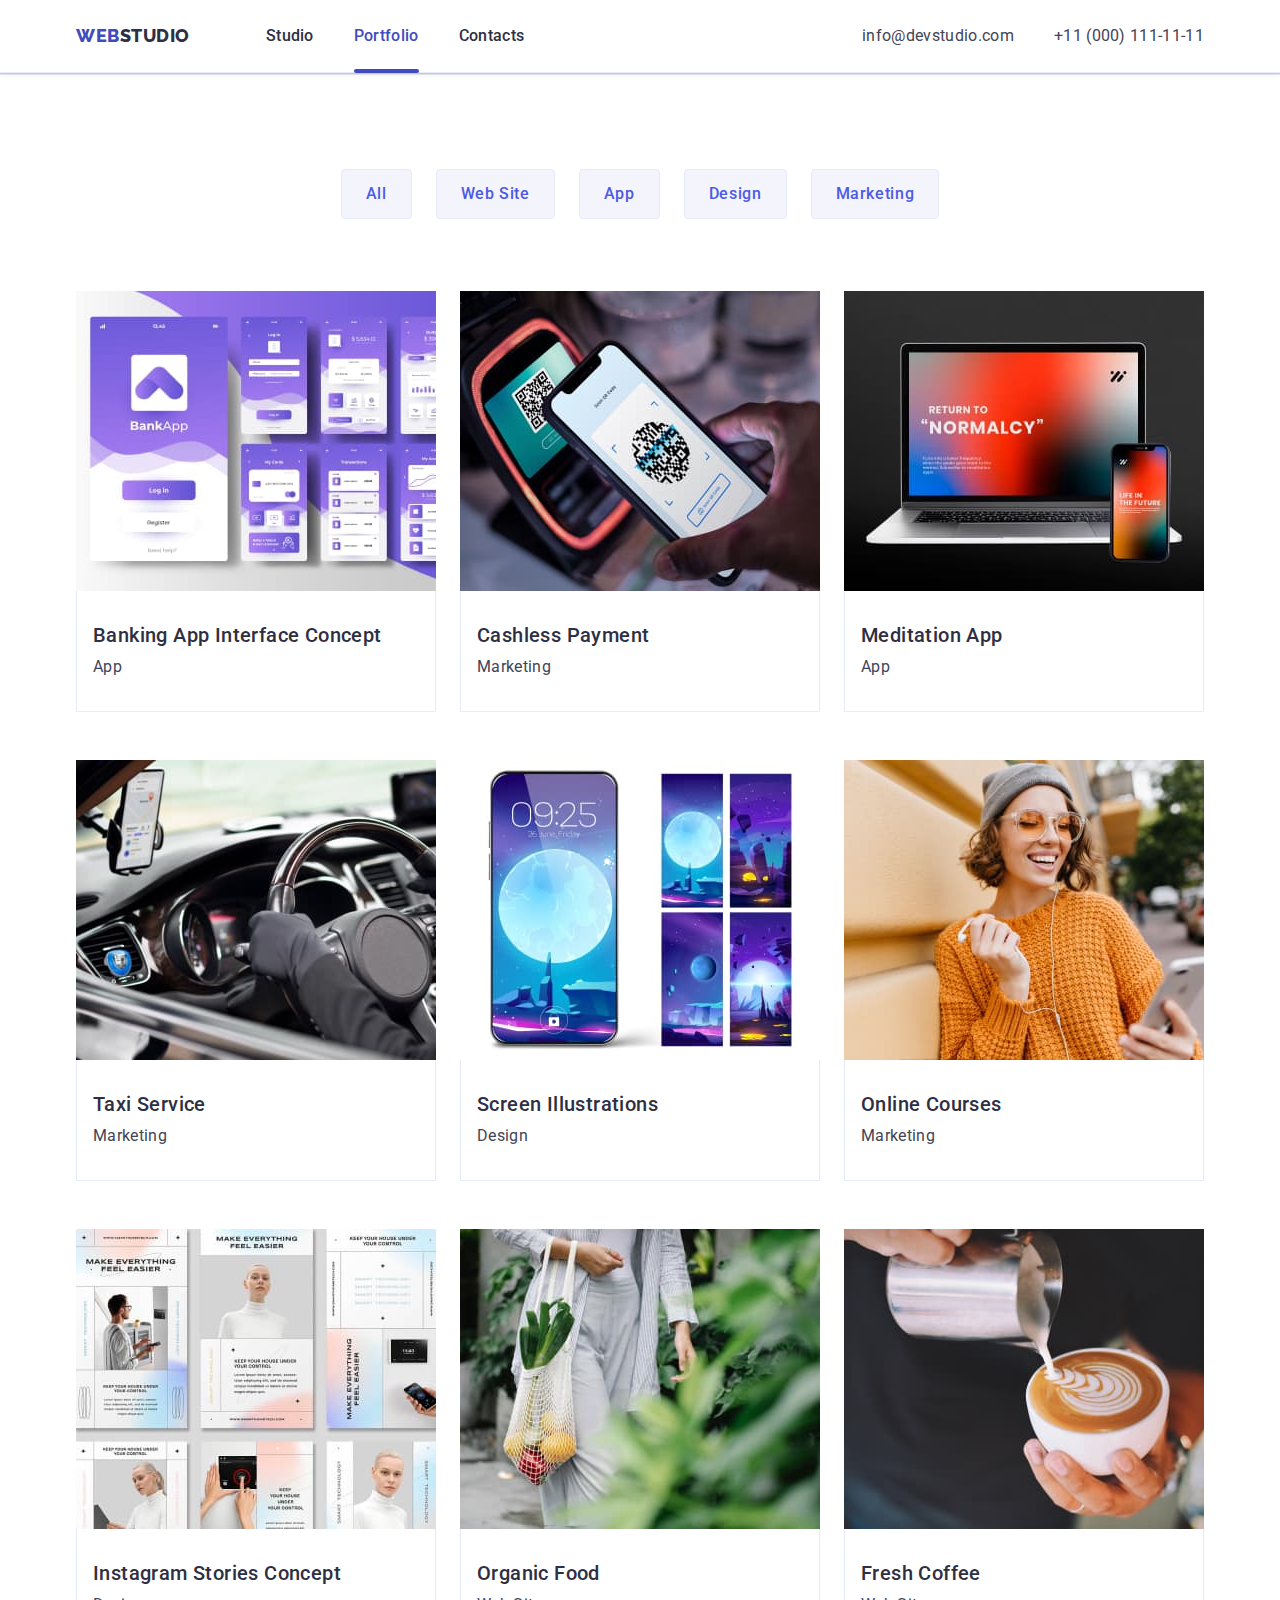
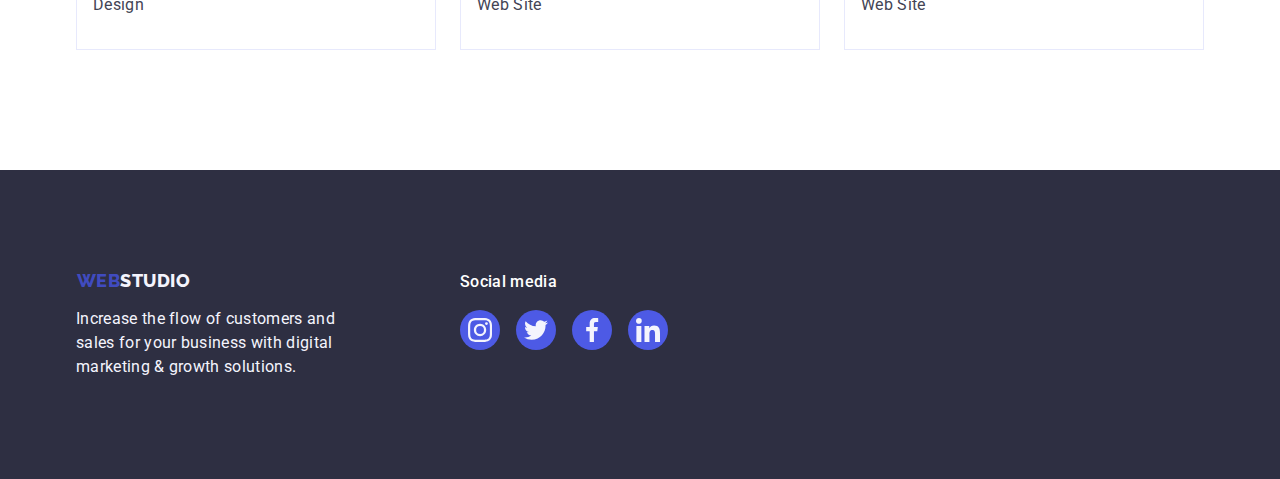
==== portfolio.html @ f26eb0bf "Initial commit" ====
<!DOCTYPE html>
<html lang="en">
  <head>
    <meta charset="UTF-8" />
    <meta http-equiv="X-UA-Compatible" content="IE=edge" />
    <meta name="viewport" content="width=device-width, initial-scale=1.0" />
    <title>Portfolio</title>
    <!-- Fonts -->
    <link rel="preconnect" href="https://fonts.googleapis.com">
<link rel="preconnect" href="https://fonts.gstatic.com" crossorigin>
<link href="https://fonts.googleapis.com/css2?family=Raleway:wght@800&family=Roboto:wght@400;500;700;900&display=swap" rel="stylesheet">
    <!-- Normalize -->
    <link rel="stylesheet" href="https://cdn.jsdelivr.net/npm/modern-normalize@2.0.0/modern-normalize.min.css">
    <!-- Custom styles -->
    <link rel="stylesheet" href="./css/styles.css" />
  </head>
  <body>
    <!-- header section -->
    <header class="header">
      <!-- Menu Nav -->
      <div class="header-container container">
      <nav class="header-nav">
        <a class="link logo" href="./index.html">Web<span class="dark-studio">Studio</span></a>
        <ul class="nav-link list">
          <li>
            <a class="link nav-list" href="./index.html">Studio</a>
          </li>
          <li>
            <a class="link nav-list active" href="./portfolio.html">Portfolio</a>
          </li>
          <li>
            <a class="link nav-list" href="">Contacts</a>
          </li>
        </ul>
      </nav>
      <!-- Contacts -->
      <address class="address">
        <ul class="adress-link list" id="Cont">
          <li class="address-item">
            <a class="link address-mail" href="mailto:info@devstudio.com" target="_blank"
              >info@devstudio.com</a
            >
          </li>
          <li class="address-item">
            <a class="link address-mail" href="tel:+110001111111" target="_blank">+11 (000) 111-11-11</a>
          </li>
        </ul>
      </address>
      </div>
    </header>
    <!-- Main block -->
    <main>
        <!-- Button section -->
        
            <section class="portfolio-section">
              <div class="button-container container">
                <h1 class="visually-hidden">Portfolio</h1>
                
                <ul class="button-list list">
                    <li class="button-item"><button class="button-item-style btn" type="button">All</button></li>
                    <li class="button-item"><button class="button-item-style btn" type="button">Web Site</button></li>
                    <li class="button-item"><button class="button-item-style btn" type="button">App</button></li>
                    <li class="button-item"><button class="button-item-style btn" type="button">Design</button></li>
                    <li class="button-item"><button class="button-item-style btn" type="button">Marketing</button></li>
                </ul>
                
                <!-- Images -->
                  <ul class="images-list list">
                      <li class="portfolio-item">
                        <a class="images-link link" href="">
                        <div class="div-overflow"><img class="portfolio-images" src="./images/img-8.jpg" alt="App's photo" width="360">
                        <p class="overlay">14 Stylish and User-Friendly App Design Concepts · Task Manager App · Calorie Tracker App · Exotic Fruit Ecommerce App · Cloud Storage App</p>
                      </div>
                      <div class="portfolio-container">
                        <h2 class="portfolio-title">Banking App Interface Concept</h2>
                        <p class="portfolio-content">App</p>
                      </div>
                    </a>
                  </li>
                      <li class="portfolio-item">
                        <a class="images-link link" href="">
                      <div class="div-overflow"><img class="portfolio-images" src="./images/img-7.jpg" alt="scanning qr code" width="360">
                        <p class="overlay">14 Stylish and User-Friendly App Design Concepts · Task Manager App · Calorie Tracker App · Exotic Fruit Ecommerce App · Cloud Storage App</p>
                      </div>
                        <div class="portfolio-container">
                          <h2 class="portfolio-title">Cashless Payment</h2>
                          <p class="portfolio-content">Marketing</p>
                        </div>
                      
                    </a>
                  </li>
                      <li class="portfolio-item">
                        <a class="images-link link" href="">
                      <div class="div-overflow"><img class="portfolio-images" src="./images/img-6.jpg" alt="Photo with computer and phone with app" width="360">
                        <p class="overlay">14 Stylish and User-Friendly App Design Concepts · Task Manager App · Calorie Tracker App · Exotic Fruit Ecommerce App · Cloud Storage App</p>
                      </div>
                      <div class="portfolio-container">
                        <h2 class="portfolio-title">Meditation App</h2>
                        <p class="portfolio-content">App</p>
                      </div>
                    </a>
                  </li>
                      <li class="portfolio-item">
                        <a class="images-link link" href="">
                      <div class="div-overflow"><img class="portfolio-images" src="./images/img-5.jpg" alt="driver in black car" width="360">
                        <p class="overlay">14 Stylish and User-Friendly App Design Concepts · Task Manager App · Calorie Tracker App · Exotic Fruit Ecommerce App · Cloud Storage App</p>
                      </div>
                      <div class="portfolio-container">
                        <h2 class="portfolio-title">Taxi Service</h2>
                        <p class="portfolio-content">Marketing</p>
                      </div>
                    </a>
                  </li>
                      <li class="portfolio-item">
                        <a class="images-link link" href="">
                      <div class="div-overflow"><img class="portfolio-images" src="./images/img-4.jpg" alt="phone screen with image" width="360">
                        <p class="overlay">14 Stylish and User-Friendly App Design Concepts · Task Manager App · Calorie Tracker App · Exotic Fruit Ecommerce App · Cloud Storage App</p>
                      </div>
                      <div class="portfolio-container">
                        <h2 class="portfolio-title">Screen Illustrations</h2>
                        <p class="portfolio-content">Design</p>
                      </div>
                    </a>
                  </li>
                      <li class="portfolio-item">
                        <a class="images-link link" href="">
                      <div class="div-overflow"><img class="portfolio-images" src="./images/img-3.jpg" alt="girl smiling" width="360">
                        <p class="overlay">14 Stylish and User-Friendly App Design Concepts · Task Manager App · Calorie Tracker App · Exotic Fruit Ecommerce App · Cloud Storage App</p>
                      </div>
                      <div class="portfolio-container">
                        <h2 class="portfolio-title">Online Courses</h2>
                        <p class="portfolio-content">Marketing</p>
                      </div>
                    </a>
                  </li>
                      <li class="portfolio-item">
                        <a class="images-link link" href="">
                      <div class="div-overflow"><img class="portfolio-images" src="./images/img-2.jpg" alt="photo with design" width="360">
                        <p class="overlay">14 Stylish and User-Friendly App Design Concepts · Task Manager App · Calorie Tracker App · Exotic Fruit Ecommerce App · Cloud Storage App</p>
                      </div>
                      <div class="portfolio-container">
                        <h2 class="portfolio-title">Instagram Stories Concept</h2>
                        <p class="portfolio-content">Design</p>
                      </div>
                    </a>
                  </li>
                      <li class="portfolio-item">
                        <a class="images-link link" href="">
                      <div class="div-overflow"><img class="portfolio-images" src="./images/img-1.jpg" alt="woman with products" width="360">
                        <p class="overlay">14 Stylish and User-Friendly App Design Concepts · Task Manager App · Calorie Tracker App · Exotic Fruit Ecommerce App · Cloud Storage App</p>
                      </div>
                      <div class="portfolio-container">
                        <h2 class="portfolio-title">Organic Food</h2>
                        <p class="portfolio-content">Web Site</p>
                      </div>
                    </a>
                  </li>
                      <li class="portfolio-item">
                        <a class="images-link link" href="">
                      <div class="div-overflow"><img class="portfolio-images" src="./images/img.jpg" alt="photo with cofe" width="360">
                        <p class="overlay">14 Stylish and User-Friendly App Design Concepts · Task Manager App · Calorie Tracker App · Exotic Fruit Ecommerce App · Cloud Storage App</p>
                      </div>
                      <div class="portfolio-container">
                        <h2 class="portfolio-title">Fresh Coffee</h2>
                        <p class="portfolio-content">Web Site</p>
                      </div>
                    </a>
                  </li>
                  </ul>
              </div>
            </section>
    </main>
    <!-- Footer section -->
    <footer class="footer">
      <div class="footer-container container">

      <div class="div-footer">
        <a class="footer-logo link logo" href="./index.html">Web<span class="light-style">Studio</span></a>
        <p class="footer-content">
          Increase the flow of customers and sales for your business with digital
          marketing & growth solutions.
        </p>
      </div>
      <div class="div-footer-icon">
        <p class="footer-icon-content">Social media</p>
          <ul class="footer-list-icon">
            <li class="footer-item-icon">
              <a href="" class="footer-link-icon">
                <svg class="footer-icon" width="24" height="24">
                  <use href="./images/icons.svg#icon-instagram"></use>
                </svg>

              </a>
            </li>
            <li class="footer-item-icon">
              <a href="" class="footer-link-icon">
                <svg class="footer-icon" width="24" height="24">
                  <use href="./images/icons.svg#icon-twitter"></use>
                </svg>

              </a>
            </li>
            <li class="footer-item-icon">
              <a href="" class="footer-link-icon">
                <svg class="footer-icon" width="24" height="24">
                  <use href="./images/icons.svg#icon-facebook"></use>
                </svg>

              </a>
            </li>
            <li class="footer-item-icon">
              <a href="" class="footer-link-icon">
                <svg class="footer-icon" width="24" height="24">
                  <use href="./images/icons.svg#icon-linkedin"></use>
                </svg>

              </a>
            </li>
          </ul>
      </div>
    </div>
    </footer>
  </body>
</html>
---- css/styles.css ----
/* Commot styles */
body {
    font-family: 'Roboto', sans-serif;
    color: var(--brand-color);
    background-color: var(--primary-whitef-color); 
}
:root {
    --brand-color: #434455;
    --primary-blue-color: #4d5ae5;
    --primary-navyblue-color: #2E2F42;
    --primary-white-color: #F4F4FD;
    --primary-whitef-color: #ffffff;
    --primary-ocean-color: #404BBF;
    --primary-whiteborder-color: #e7e9fc;
    --primary-light-slate-color: #8E8F99;
    --primary-green-color:#31D0AA;
    --primary-modal-window-color:#FCFCFC;
    
}
/* Reset */
h1,h2,h3,h4,h5,h6, p{
    margin: 0 auto;
}
ul,ol {
    list-style: none;
    margin: 0;
    padding: 0;
}
a {
    text-decoration: none;  
}
img {
    display: block;
    max-width: 100%;
    height: auto;
}
.link {
    text-decoration: none;
}
.list {
    list-style: none;
}
.container {
    width: 1158px;
    margin: 0 auto;
    padding: 0 15px;
}
.visually-hidden {
    position: absolute;
    width: 1px;
    height: 1px;
    margin: -1px;
    border: 0;
    padding: 0;
    
    white-space: nowrap;
    clip-path: inset(100%);
    clip: rect(0 0 0 0);
    overflow: hidden;
}

/* Header styles */
.header {
    box-shadow: 0px 2px 1px rgba(46, 47, 66, 0.08), 0px 1px 1px rgba(46, 47, 66, 0.16), 0px 1px 6px rgba(46, 47, 66, 0.08);
    border-bottom: 1px solid var(--primary-whiteborder-color);
}

.header-container {
    display: flex;
    justify-content: space-between;
   
}
.header-nav {
    display: flex;
    text-align: center;
    align-items: center;
   
}

.logo {
    text-align: center;
    margin-right: 76px;
    padding:24px 0;
    font-family: 'Raleway',sans-serif;
font-weight: 800;
font-size: 18px;
line-height: 1.17;
letter-spacing: 0.03em;
text-transform: uppercase;
color: var(--primary-ocean-color)

}

.dark-studio {
    color: var(--primary-navyblue-color);
}
.nav-link {
    display: flex;
    align-items: center;
    gap: 40px;
}
.nav-list {
    position: relative;
font-weight: 500;
font-size: 16px;
line-height: 1.5;
letter-spacing: 0.02em;
color: var(--primary-navyblue-color);
padding:24px 0;
display: block;
transition: color 250ms cubic-bezier(0.4, 0, 0.2, 1);
}
.nav-list.active {
    color: var(--primary-ocean-color)
}
.nav-list.active::after {
    position: absolute;
    bottom: -1px;
    left: 0;
    content: "";
    display: block;
    width: 100%;
    height: 4px;
    background-color: var(--primary-ocean-color);
    border-radius: 2px;
}
.nav-list:hover,
.nav-list:focus {
    color: var(--primary-ocean-color);
}
.address {
    display: flex;
    align-items: center;
    font-style: normal;
}

.adress-link {
    display: flex;
    text-align: center;
    gap: 40px;
}
.address-item {
    align-items: center;
    padding: 24px 0;
}
.address-mail {
font-size: 16px;
line-height: 1.5;
letter-spacing: 0.02em;
color: var(--brand-color);
transition: color 250ms cubic-bezier(0.4, 0, 0.2, 1);
}
.address-mail:hover,
.address-mail:focus {
    color: var(--primary-ocean-color);
}
/* Hero styles */
.hero-container {

}
.hero {
    max-width: 1440px;
    margin: 0 auto;
    background-image: linear-gradient(rgba(46, 47, 66, 0.7), rgba(46, 47, 66, 0.7)), url(../images/people-office.jpg);
    background-repeat: no-repeat;
    background-position: center;
    background-size: cover;
    background-color: var(--primary-navyblue-color);
    padding-top: 188px;
    padding-bottom: 188px;
}
.hero-title {
    
    max-width: 496px;
font-weight: 700;
font-size: 56px;
line-height: 1.07;
text-align: center;
letter-spacing: 0.02em;
color: var(--primary-whitef-color); 
margin-bottom: 48px; 
}
.hero-btn {
    font-family: "Roboto", sans-serif;
    cursor: pointer;
    font-weight: 500;
    font-size: 16px;
    line-height: 1.5;
    letter-spacing: 0.04em;
    color: var(--primary-whitef-color);
background: var(--primary-blue-color);
min-width: 169px;
height: 56px;
border-radius: 4px;
box-shadow: 0px 4px 4px 0px rgba(0, 0, 0, 0.15);
display: block;
margin: 0 auto;
border: none; 

transition: background-color 250ms cubic-bezier(0.4, 0, 0.2, 1);
}
.hero-btn:hover {
    background: var(--primary-ocean-color);
}
.hero-btn:focus{
    background: var(--primary-ocean-color);
}
/* Benefits styles */
.benefits-section {
    padding: 120px 0;
}
.div-benefits {
}
.benefits-title {
}
.benefits-list {
    display: flex;
    gap: 24px;
    
    
}
.benefits-item {
    width: calc((100% - 48px) / 3);
}
.div-benefits-icon {
    display: flex;
    justify-content: center;
    align-items: center;

    width: 264px;
    height: 112px;
    border-radius: 4px;
background: var(--primary-white-color);
margin-bottom: 8px;
}
.benefits-icon{

}
.benefits-item-title {
font-weight: 500;
font-size: 20px;
line-height: 1.2;
letter-spacing: 0.02em;
color: var(--primary-navyblue-color);
margin-bottom: 8px;
}
.benefits-item-title-content {
font-size: 16px;
line-height: 1.5;
letter-spacing: 0.02em;
color: var(--brand-color);
}
/* Doing section */
.doing-section {
    padding-bottom: 120px;
}
.doing-title {
    font-weight: 700;
font-size: 36px;
line-height: 1.11;
text-align: center;
letter-spacing: 0.02em;
text-transform: capitalize;
color: var(--primary-navyblue-color);
margin-bottom: 72px;
}
.doing-list {
    display: flex;
    gap: 24px;
}
.doing-item {
    width: calc((100% - 48px) / 3);
    
}
.doing-img {
   
}
/* Team section */
.team-section {
    padding: 120px 0;
    background-color: var(--primary-white-color);
}
.team-title {
font-weight: 700;
font-size: 36px;
line-height: 1.11;
text-align: center;
letter-spacing: 0.02em;
text-transform: capitalize;
color: var(--primary-navyblue-color);
margin-bottom: 72px;
}
.team-list {
    display: flex;
    justify-content: space-between;
    gap: 24px;

}
.team-item {
    width: calc((100% - 3 * 24px) / 4);
    background-color: var(--primary-whitef-color);
    box-shadow: 0px 1px 6px rgba(46, 47, 66, 0.08), 0px 1px 1px rgba(46, 47, 66, 0.16), 0px 2px 1px rgba(46, 47, 66, 0.08);
    border-radius: 0px 0px 4px 4px;
}
.team-img {
}
.div-team-members {
    padding: 32px 0;
}
.team-item-title {
    text-align: center;
    margin-bottom: 8px;
font-weight: 500;
font-size: 20px;
line-height: 1.2;
letter-spacing: 0.02em;
color: var(--primary-navyblue-color);
}
.team-item-content {
    text-align: center;
    margin-bottom: 8px;
font-size: 16px;
line-height: 1.5;
letter-spacing: 0.02em;
color: var(--brand-color);
}

.team-list-icon {
    display: flex;
    justify-content: center;
    gap: 24px;
}
.team-icon-link {
    display: flex;
    justify-content: center;
    align-items: center;

    transition: background-color 250ms cubic-bezier(0.4, 0, 0.2, 1);

    width: 100%;
    height: 100%;
    background-color: var(--primary-blue-color);
    border-radius: 50%;
}
.team-item-icon {
    width: 40px;
    height:40px;

}
.team-icon-link:hover,
.team-icon-link:focus {
    background-color: var(--primary-ocean-color);
}
.team-icon {
    fill: var(--primary-white-color);
}

/* Clients */
.clients-section {
    padding: 120px 0;
}
.clients-title {
    font-weight: 700;
font-size: 36px;
line-height: 1.11;
text-align: center;
letter-spacing: 0.02em;
text-transform: capitalize;
color: var(--primary-navyblue-color);

margin-bottom: 72px;

}
.clients-list {
    display: flex;
    justify-content: center;
    gap: 24px;
    

}
.clients-item {
}
.cliets-link {
    display: flex;
    justify-content: center;
    align-items: center;
    color: var(--primary-light-slate-color);

    width: 168px;
    height: 88px;
    border: 1px solid var(--primary-light-slate-color);
    border-radius: 4px;

    transition: border-color 250ms cubic-bezier(0.4, 0, 0.2, 1), color 250ms cubic-bezier(0.4, 0, 0.2, 1);

}
.clients-icon {
    fill: currentColor;
}
.cliets-link:hover,
.cliets-link:focus {
    border-color:var(--primary-ocean-color);
    color: var(--primary-ocean-color);
}
/* Footer styles */
.footer {
    padding: 100px 0;
    background-color: var(--primary-navyblue-color);
}
.footer-container {
    display: flex;
    align-items: baseline;
}
.div-footer {
    margin: 0 120px 0 0;
}
.footer-logo {
    display: inline-block;
    margin: 0 0 16px 0;
    padding-top: 0;
    padding-bottom: 0;
    width: 115px;
}
.light-style {
    color: var(--primary-white-color);

}
.footer-content {
font-size: 16px;
line-height: 1.5;
letter-spacing: 0.02em;
color: var(--primary-white-color);
max-width: 264px;
min-height: 72px;
}
.div-footer-icon {
    width: 208px;
}
.footer-icon-content {
    font-size: 16px;
    font-weight: 500;
    line-height: 24px;
    letter-spacing: 0.32px;
    color: var(--primary-whitef-color);
    margin-bottom: 16px;
}
.footer-list-icon {
    display: flex;
    justify-content: center;
    align-items: center;
    gap: 16px;

}
.footer-item-icon {

}
.footer-link-icon {
    display: flex;
    justify-content: center;
    align-items: center;

    width: 40px;
    height: 40px;
    background-color: var(--primary-blue-color);
    border-radius: 50%;

    transition: background-color 250ms cubic-bezier(0.4, 0, 0.2, 1);

}
.footer-link-icon:hover,
.footer-link-icon:focus {
    background-color: var(--primary-green-color);
}
.footer-icon {
    fill: var(--primary-white-color);
}

/* Button section */
.portfolio-section {
    padding-top: 96px; 
    padding-bottom: 120px;
}

.button-list {
    display: flex;
    justify-content: center;
    gap: 24px;
    margin-bottom: 72px

}
.button-item {
}
.button-item :hover {
    background-color: var(--primary-ocean-color);
    color:var(--primary-whitef-color);
    border: 1px solid transparent;

    box-shadow: 0px 3px 1px rgba(0, 0, 0, 0.1), 0px 2px 1px rgba(0, 0, 0, 0.08), 0px 2px 2px rgba(0, 0, 0, 0.12);
}
.button-item :focus {
    background-color: var(--primary-ocean-color);
    color:var(--primary-whitef-color);
    border: 1px solid transparent;

    box-shadow: 0px 3px 1px rgba(0, 0, 0, 0.1), 0px 2px 1px rgba(0, 0, 0, 0.08), 0px 2px 2px rgba(0, 0, 0, 0.12);
}
.button-item-style {
    padding: 12px 24px;
    border: 1px solid var(--primary-whiteborder-color);
    border-radius: 4px;
    font-family: "Roboto", sans-serif;
    cursor: pointer;
    font-weight: 500;
    font-size: 16px;
    line-height: 1.5;
    letter-spacing: 0.04em;
    color: var(--primary-blue-color);
    background-color: var(--primary-white-color);

    transition: color 250ms cubic-bezier(0.4, 0, 0.2, 1), background-color 250ms cubic-bezier(0.4, 0, 0.2, 1), border-color 250ms cubic-bezier(0.4, 0, 0.2, 1), box-shadow 250ms cubic-bezier(0.4, 0, 0.2, 1);
}
/* Portfolio styles */
.div-images {
}
.images-list{
    display: flex;
    flex-wrap: wrap;
    align-items: center;
    column-gap: 24px;
    row-gap: 48px;
}
.images-link {
    display: block;

    transition: box-shadow 250ms cubic-bezier(0.4, 0, 0.2, 1);
}
.images-link:hover .overlay,
.images-link:focus .overlay {
    transform: translateY(0);
}

.images-link:hover,
.images-link:focus {
    box-shadow: 0px 1px 6px rgba(46, 47, 66, 0.08), 0px 1px 1px rgba(46, 47, 66, 0.16), 0px 2px 1px rgba(46, 47, 66, 0.08);

}
.portfolio-item {
    width: calc((100% - 48px) / 3);

}
.div-overflow {
    position: relative;
    overflow: hidden;
}
.overlay {
    position: absolute;
    top:0;
    width:100%;
    height:100%;
  padding: 40px 32px;
  background-color: var(--primary-blue-color);
  color: var(--primary-white-color);
  font-family: sans-serif;
  font-size: 16px;
  line-height: 1.5;
  letter-spacing: 0.02em;
    transform: translateY(100%);
    transition: transform 250ms cubic-bezier(0.4, 0, 0.2, 1);
}
.portfolio-images {
}
.portfolio-container {
    padding: 32px 16px;
    border: 1px solid var(--primary-whiteborder-color);
    border-top: none;
}
.portfolio-title {
font-weight: 500;
font-size: 20px;
line-height: 1.2;
letter-spacing: 0.02em;
color: var(--primary-navyblue-color);
    margin-bottom: 8px;
}
.portfolio-content {
font-size: 16px;
line-height: 1.5;
letter-spacing: 0.02em;
color: var(--brand-color);

}
/* Modal styles */
.backdrop {
    position: fixed;
    top: 0;
    left: 0;

    width: 100%;
    height: 100%;

    background-color: rgba(46, 47, 66, 0.4);

    transition: opacity 250ms cubic-bezier(0.4, 0, 0.2, 1), visibility 250ms cubic-bezier(0.4, 0, 0.2, 1);
}
.backdrop.is-hidden {
    opacity: 0;
    visibility: hidden;
    pointer-events: none;
    
}
.modal {
    position: absolute;
    top:50%;
    left:50%;
    transform: translateX(-50%) translateY(-50%);
    width: 408px;
    min-height: 584px;
    background-color: var(--primary-modal-window-color);

    border-radius: 4px;

    box-shadow: 0px 1px 1px rgba(0, 0, 0, 0.14), 0px 1px 3px rgba(0, 0, 0, 0.12), 0px 2px 1px rgba(0, 0, 0, 0.2);

    transition: transform 250ms cubic-bezier(0.4, 0, 0.2, 1);
}
.modal-button {
    position: absolute;
    top:24px;
    right: 24px;

    display: flex;
    justify-content: center;
    align-items: center;

    width: 24px;
    height: 24px;

    padding: 0;
    border: 1px solid rgba(0, 0, 0, 0.10);
    border-radius: 50%;
    background: var(--primary-whiteborder-color);
    cursor: pointer;

    transition: background-color 250ms cubic-bezier(0.4, 0, 0.2, 1), border 250ms cubic-bezier(0.4, 0, 0.2, 1);
}
.modal-button:hover,
.modal-button:focus {
    background-color: var(--primary-ocean-color);
    border: none;
    fill: var(--primary-whitef-color);
}
.modal-icon {
    transition: fill 250ms cubic-bezier(0.4, 0, 0.2, 1);
    
}
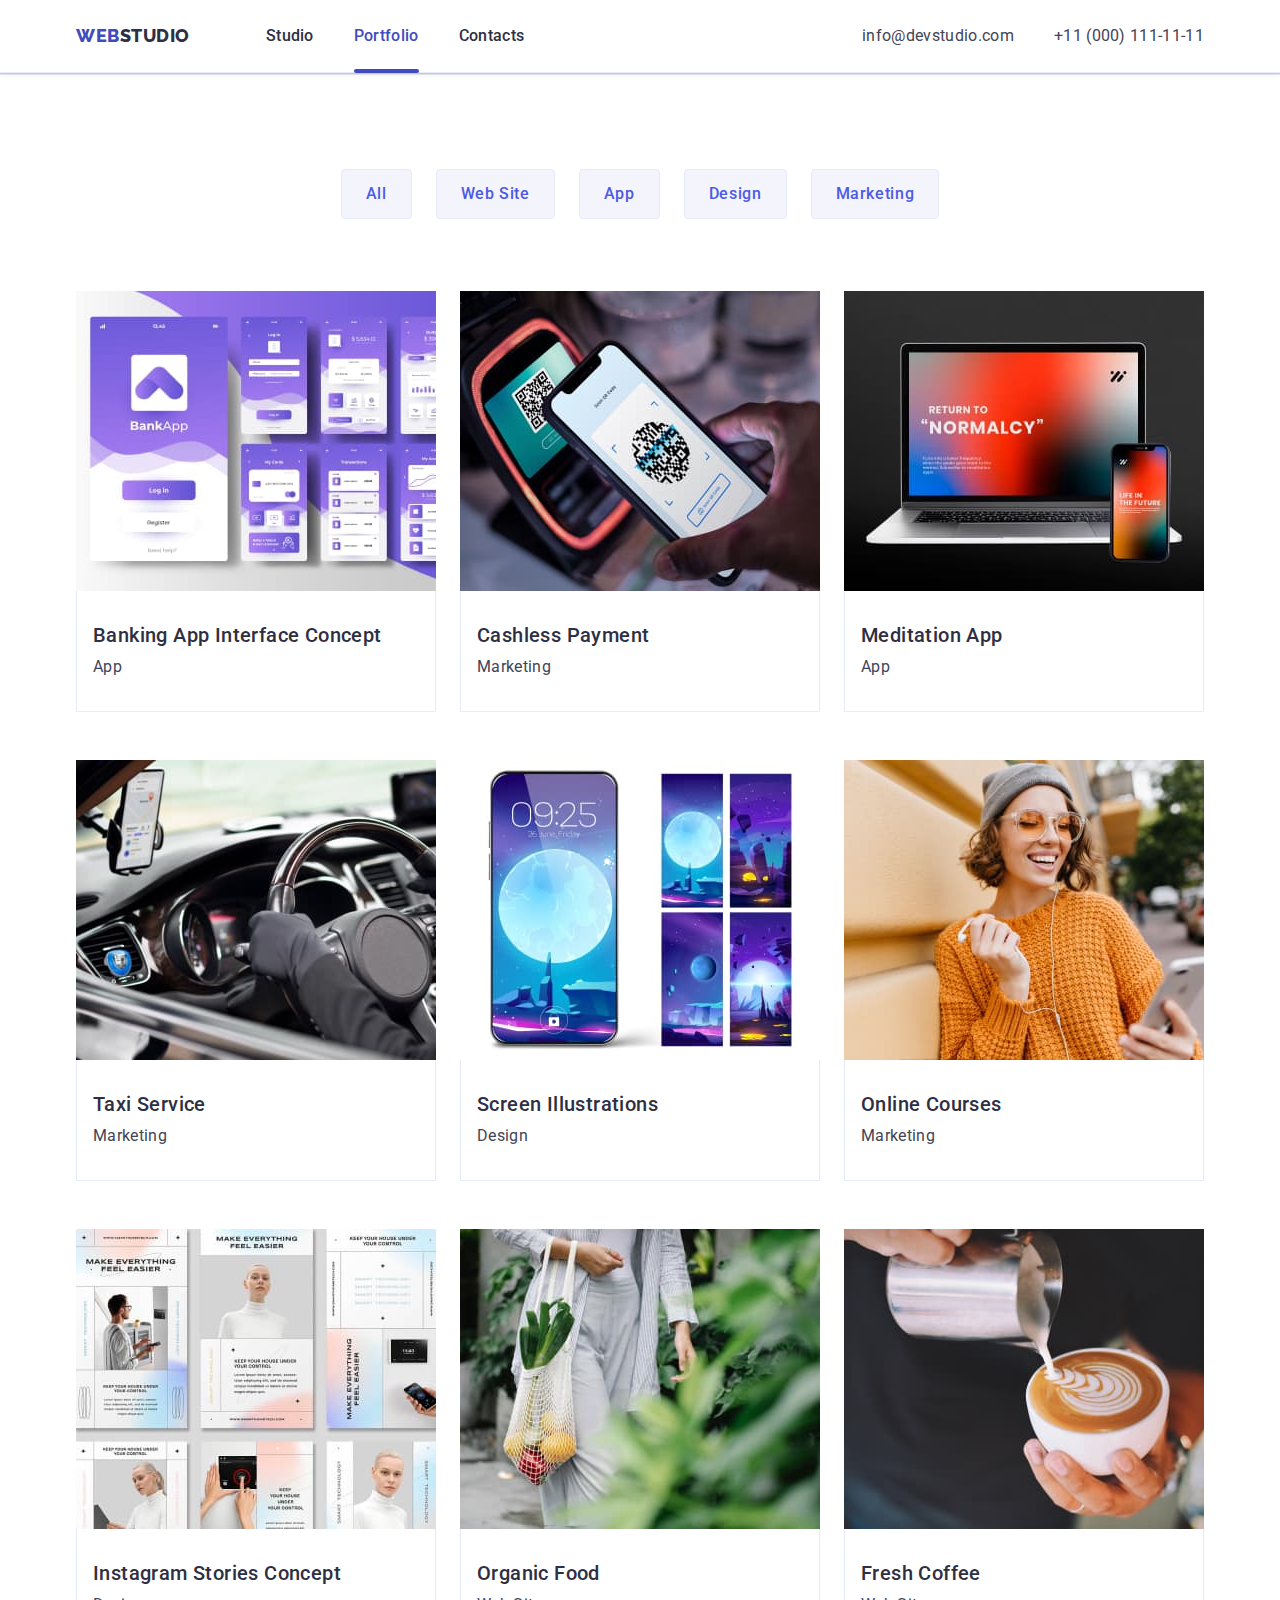
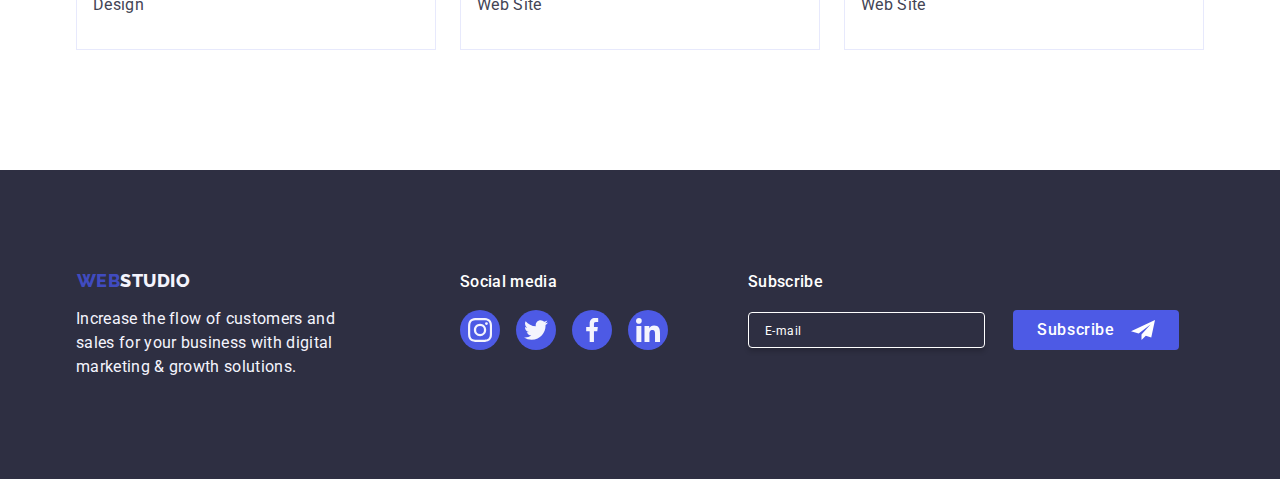
==== commit 240438c9: "Summary" ====
--- a/portfolio.html
+++ b/portfolio.html
@@ -218,6 +218,21 @@
             </li>
           </ul>
       </div>
+      <div class="footer-email">
+        <p class="footer-subscribe">Subscribe</p>
+        <form class="footer-form">
+          <label class="footer-label">
+            <input class="footer-input" type="email" name="footer_email" placeholder="E-mail"/>
+          </label>
+          <button class="footer-button" type="submit">
+            Subscribe
+            <svg class="footer-email-icon" width="24" height="24">
+              <use href="./images/icons.svg#icon-send"></use>
+            </svg>
+          </button>
+          
+        </form>
+      </div>
     </div>
     </footer>
   </body>
--- a/css/styles.css
+++ b/css/styles.css
@@ -435,6 +435,7 @@
 }
 .div-footer-icon {
     width: 208px;
+    margin-right: 80px;
 }
 .footer-icon-content {
     font-size: 16px;
@@ -473,6 +474,66 @@
 }
 .footer-icon {
     fill: var(--primary-white-color);
+}
+.footer-subscribe {
+    font-size: 16px;
+font-weight: 500;
+line-height: 24px;
+letter-spacing: 0.32px;
+color: var(--primary-whitef-color);
+
+margin-bottom: 16px;
+}
+.footer-form {
+}
+.footer-label {
+    margin-right: 24px;
+}
+.footer-input {
+    padding: 8px 16px;
+    background-color: var(--primary-navyblue-color);
+    color: var(--primary-whitef-color);
+
+    border-radius: 4px;
+border: 1px solid var(--primary-whitef-color);
+box-shadow: 0px 4px 4px 0px rgba(0, 0, 0, 0.15);
+border-color: var(--primary-whitef-color);
+}
+.footer-input::placeholder {
+    color: var(--primary-whitef-color);
+    font-size: 12px;
+line-height: 24px;
+letter-spacing: 0.48px;
+}
+.footer-button {
+    display: inline-flex;
+    justify-content: center;
+    align-items: center;
+    gap: 16px;
+    padding: 8px 24px;
+
+    font-size: 16px;
+    font-weight: 500;
+    line-height: 24px;
+    letter-spacing: 0.64px;
+
+    min-width: 165px;
+    height: 40px;
+    border: none;
+    cursor: pointer;
+
+    border-radius: 4px;
+    background-color: var(--primary-blue-color);
+    color: var(--primary-whitef-color);
+
+    transition: background-color 250ms cubic-bezier(0.4, 0, 0.2, 1);
+
+}
+.footer-button:hover,
+.footer-button:focus {
+    background: var(--primary-ocean-color);
+}
+.footer-email-icon {
 }
 
 /* Button section */
@@ -652,4 +713,172 @@
 .modal-icon {
     transition: fill 250ms cubic-bezier(0.4, 0, 0.2, 1);
     
-}+}
+
+/* Modal form */
+.modal-caption {
+    display: block;
+    width: 360px;
+    margin-top: 72px;
+    margin-right: 24px;
+    margin-left: 24px;
+    margin-bottom: 16px;
+    text-align: center;
+
+font-size: 16px;
+font-weight: 500;
+line-height: 24px;
+letter-spacing: 0.32px;
+color: var(--primary-navyblue-color);
+}
+.modal-form {
+    max-width: 360px;
+    margin: 0 24px;
+}
+.modal-label {
+    position: relative;
+    display: flex;
+    flex-direction: column;
+    margin-bottom: 8px;
+
+
+}
+.label-title-style {
+    display: block;
+    margin-bottom: 4px;
+
+    font-size: 12px;
+font-weight: 400;
+line-height: 14px;
+letter-spacing: 0.48px;
+color: var(--primary-light-slate-color);
+
+}
+.modal-input {
+    width: 100%;
+    height: 40px;
+    padding: 11px 38px;
+
+    font-size: 18px;
+
+    outline: transparent;
+    border-radius: 4px;
+border: 1px solid  rgba(46, 47, 66, 0.40);
+transition: 250ms cubic-bezier(0.4, 0, 0.2, 1);
+
+}
+
+.modal-input:focus {
+    
+    border-color:var(--primary-blue-color);
+
+}
+.modal-input-icon {
+    position: absolute;
+    left: 16px;
+    bottom: 8px;
+    fill: var(--primary-navyblue-color);
+    transition: 250ms cubic-bezier(0.4, 0, 0.2, 1);
+}
+.modal-input:focus + .modal-input-icon {
+    fill: var(--primary-blue-color);
+
+}
+.modal-input-comment {
+    display: block;
+    
+    width: 100%;
+    height: 120px;
+    padding: 8px 16px;
+
+    resize: none;
+    outline: transparent;
+
+    font-size: 12px;
+    letter-spacing: 0.48px;
+    color: currentColor;
+
+    border-radius: 4px;
+    border: 1px solid rgba(46, 47, 66, 0.40);
+    transition: 250ms cubic-bezier(0.4, 0, 0.2, 1);
+
+}
+.modal-input-comment:focus {
+    border-color:var(--primary-blue-color);
+}
+.modal-input-comment::placeholder {
+    
+font-size: 12px;
+letter-spacing: 0.48px;
+color: rgba(46, 47, 66, 0.4);
+
+}
+/* Agreement block */
+.modal-form-agreement {
+    display: flex;
+    align-items: center;
+    gap: 8px;
+    margin-bottom: 24px;
+}
+.modal-form-checkbox:checked {
+
+}
+.modal-form-checkbox-style {
+    display: flex;
+    align-items: center;
+    justify-content: center;
+    width: 16px;
+    height: 16px;
+
+    border-radius: 2px;
+border: 1px solid  rgba(46, 47, 66, 0.40);
+
+transition: 250ms cubic-bezier(0.4, 0, 0.2, 1);
+}
+.modal-form-checkbox:checked + .modal-form-checkbox-style{
+    border-color: var(--primary-ocean-color);
+    background-color: var(--primary-ocean-color);
+} 
+
+.modal-form-checkbox-icon {
+    opacity: 0;
+    transition: 250ms cubic-bezier(0.4, 0, 0.2, 1);
+}
+
+.modal-form-checkbox:checked + .modal-form-checkbox-style > .modal-form-checkbox-icon {
+    opacity: 1;
+}
+.modal-form-agreement-text {
+    font-size: 12px;
+line-height: 14px;
+letter-spacing: 0.48px;
+    color:var(--primary-light-slate-color);
+    user-select: none;
+}
+.modal-form-link {
+    color: var(--primary-blue-color);
+    text-decoration: underline;
+}
+.modal-submit-button {
+    display: block;
+    width: 169px;
+    height: 56px;
+    padding: 16px 32px;
+    font-size: 16px;
+font-weight: 500;
+line-height: 24px;
+letter-spacing: 0.64px;
+color: var(--primary-whitef-color);
+border: none;
+cursor: pointer;
+
+border-radius: 4px;
+background: var(--primary-blue-color);
+box-shadow: 0px 4px 4px 0px rgba(0, 0, 0, 0.15);
+margin: 0 auto;
+transition: background-color 250ms cubic-bezier(0.4, 0, 0.2, 1);
+}
+.modal-submit-button:hover,
+.modal-submit-button:focus {
+    background: var(--primary-ocean-color);
+}
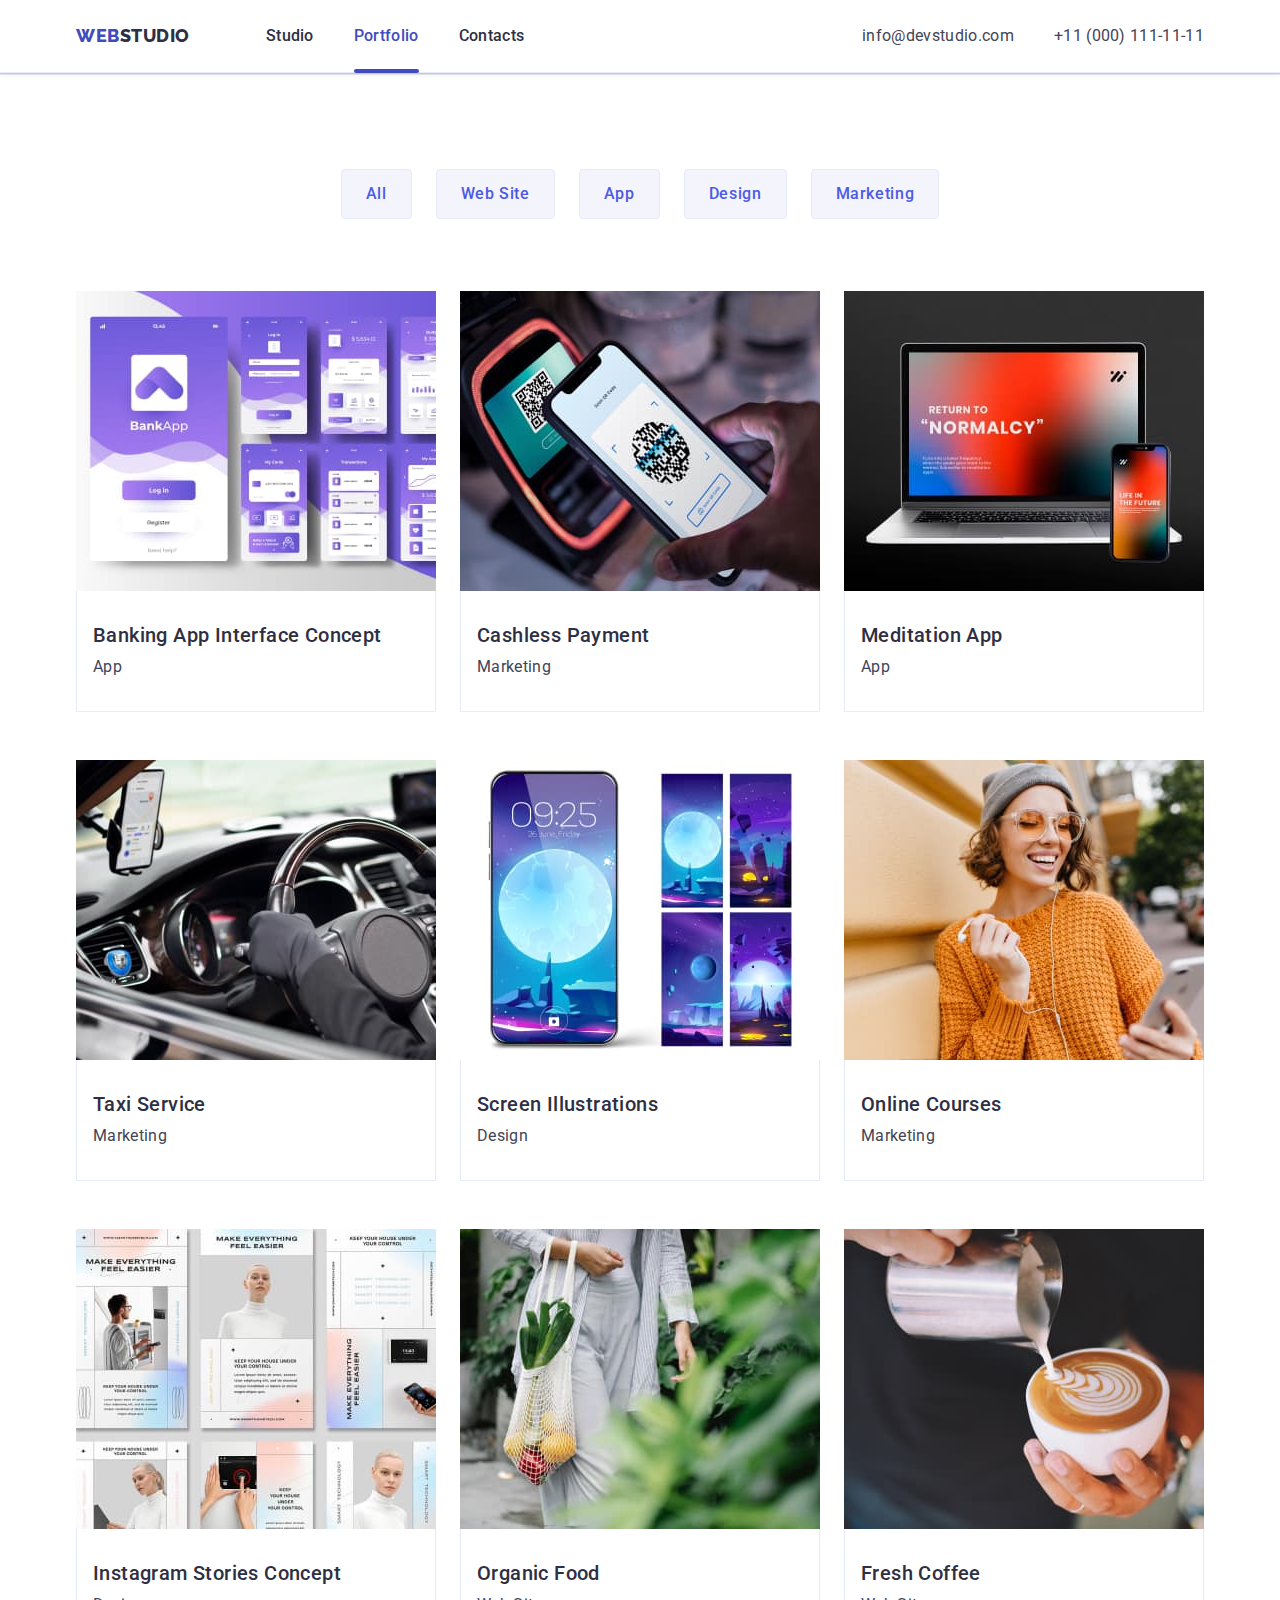
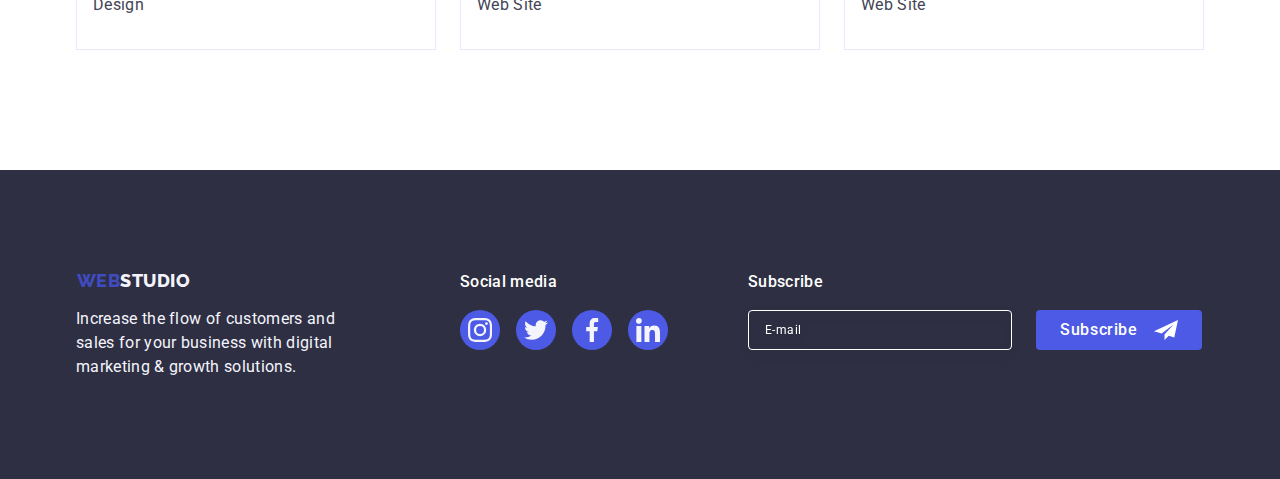
==== commit 2b75ad5f: "Summary" ====
--- a/portfolio.html
+++ b/portfolio.html
@@ -173,67 +173,68 @@
     <!-- Footer section -->
     <footer class="footer">
       <div class="footer-container container">
-
-      <div class="div-footer">
-        <a class="footer-logo link logo" href="./index.html">Web<span class="light-style">Studio</span></a>
-        <p class="footer-content">
-          Increase the flow of customers and sales for your business with digital
-          marketing & growth solutions.
-        </p>
+        <div class="div-footer">
+          <a class="footer-logo link logo" href="./index.html"
+            >Web<span class="light-style">Studio</span></a
+          >
+          <p class="footer-content">
+            Increase the flow of customers and sales for your business with
+            digital marketing & growth solutions.
+          </p>
+        </div>
+        <div class="div-footer-icon">
+          <p class="footer-icon-content">Social media</p>
+          <ul class="footer-list-icon">
+            <li class="footer-item-icon">
+              <a href="" class="footer-link-icon">
+                <svg class="footer-icon" width="24" height="24">
+                  <use href="./images/icons.svg#icon-instagram"></use>
+                </svg>
+              </a>
+            </li>
+            <li class="footer-item-icon">
+              <a href="" class="footer-link-icon">
+                <svg class="footer-icon" width="24" height="24">
+                  <use href="./images/icons.svg#icon-twitter"></use>
+                </svg>
+              </a>
+            </li>
+            <li class="footer-item-icon">
+              <a href="" class="footer-link-icon">
+                <svg class="footer-icon" width="24" height="24">
+                  <use href="./images/icons.svg#icon-facebook"></use>
+                </svg>
+              </a>
+            </li>
+            <li class="footer-item-icon">
+              <a href="" class="footer-link-icon">
+                <svg class="footer-icon" width="24" height="24">
+                  <use href="./images/icons.svg#icon-linkedin"></use>
+                </svg>
+              </a>
+            </li>
+          </ul>
+        </div>
+        <div class="footer-email">
+          <p class="footer-subscribe">Subscribe</p>
+          <form class="footer-form">
+            <label class="footer-label">
+              <input
+                class="footer-input"
+                type="email"
+                name="footer-email"
+                placeholder="E-mail"
+              />
+            </label>
+            <button class="footer-button" type="submit">
+              Subscribe
+              <svg class="footer-email-icon" width="24" height="24">
+                <use href="./images/icons.svg#icon-send"></use>
+              </svg>
+            </button>
+          </form>
+        </div>
       </div>
-      <div class="div-footer-icon">
-        <p class="footer-icon-content">Social media</p>
-          <ul class="footer-list-icon">
-            <li class="footer-item-icon">
-              <a href="" class="footer-link-icon">
-                <svg class="footer-icon" width="24" height="24">
-                  <use href="./images/icons.svg#icon-instagram"></use>
-                </svg>
-
-              </a>
-            </li>
-            <li class="footer-item-icon">
-              <a href="" class="footer-link-icon">
-                <svg class="footer-icon" width="24" height="24">
-                  <use href="./images/icons.svg#icon-twitter"></use>
-                </svg>
-
-              </a>
-            </li>
-            <li class="footer-item-icon">
-              <a href="" class="footer-link-icon">
-                <svg class="footer-icon" width="24" height="24">
-                  <use href="./images/icons.svg#icon-facebook"></use>
-                </svg>
-
-              </a>
-            </li>
-            <li class="footer-item-icon">
-              <a href="" class="footer-link-icon">
-                <svg class="footer-icon" width="24" height="24">
-                  <use href="./images/icons.svg#icon-linkedin"></use>
-                </svg>
-
-              </a>
-            </li>
-          </ul>
-      </div>
-      <div class="footer-email">
-        <p class="footer-subscribe">Subscribe</p>
-        <form class="footer-form">
-          <label class="footer-label">
-            <input class="footer-input" type="email" name="footer_email" placeholder="E-mail"/>
-          </label>
-          <button class="footer-button" type="submit">
-            Subscribe
-            <svg class="footer-email-icon" width="24" height="24">
-              <use href="./images/icons.svg#icon-send"></use>
-            </svg>
-          </button>
-          
-        </form>
-      </div>
-    </div>
     </footer>
   </body>
 </html>--- a/css/styles.css
+++ b/css/styles.css
@@ -485,18 +485,26 @@
 margin-bottom: 16px;
 }
 .footer-form {
+    display: flex;
+    gap: 24px;
 }
 .footer-label {
-    margin-right: 24px;
 }
 .footer-input {
     padding: 8px 16px;
-    background-color: var(--primary-navyblue-color);
+    background-color: transparent;
     color: var(--primary-whitef-color);
+
+    width: 264px;
+    height: 40px;
+    
+    font-size: 12px; 
+    line-height: 1.5;
+    letter-spacing: 0.04em;
 
     border-radius: 4px;
 border: 1px solid var(--primary-whitef-color);
-box-shadow: 0px 4px 4px 0px rgba(0, 0, 0, 0.15);
+filter: drop-shadow(0px 4px 4px rgba(0, 0, 0, 0.15));
 border-color: var(--primary-whitef-color);
 }
 .footer-input::placeholder {
@@ -506,10 +514,9 @@
 letter-spacing: 0.48px;
 }
 .footer-button {
-    display: inline-flex;
-    justify-content: center;
-    align-items: center;
-    gap: 16px;
+    display: flex;
+    justify-content: center;
+    align-items: center;
     padding: 8px 24px;
 
     font-size: 16px;
@@ -534,6 +541,7 @@
     background: var(--primary-ocean-color);
 }
 .footer-email-icon {
+    margin-left: 16px;
 }
 
 /* Button section */
@@ -546,7 +554,7 @@
     display: flex;
     justify-content: center;
     gap: 24px;
-    margin-bottom: 72px
+    margin-bottom: 72px;
 
 }
 .button-item {
@@ -678,6 +686,8 @@
     min-height: 584px;
     background-color: var(--primary-modal-window-color);
 
+    padding: 72px 24px 24px 24px;
+
     border-radius: 4px;
 
     box-shadow: 0px 1px 1px rgba(0, 0, 0, 0.14), 0px 1px 3px rgba(0, 0, 0, 0.12), 0px 2px 1px rgba(0, 0, 0, 0.2);
@@ -719,27 +729,34 @@
 .modal-caption {
     display: block;
     width: 360px;
-    margin-top: 72px;
-    margin-right: 24px;
-    margin-left: 24px;
     margin-bottom: 16px;
     text-align: center;
 
 font-size: 16px;
 font-weight: 500;
-line-height: 24px;
-letter-spacing: 0.32px;
+line-height: 1.5;
+letter-spacing: 0.02em;
 color: var(--primary-navyblue-color);
 }
 .modal-form {
     max-width: 360px;
-    margin: 0 24px;
-}
+}
+.div-input {
+    margin-bottom: 8px;
+}
+
 .modal-label {
-    position: relative;
-    display: flex;
-    flex-direction: column;
-    margin-bottom: 8px;
+    display: block;
+    
+    
+    font-size: 12px;
+    line-height: 1.17;
+    letter-spacing: 0.04em;
+
+    color: var(--primary-light-slate-color);
+
+    margin-bottom: 4px;
+    
 
 
 }
@@ -754,17 +771,21 @@
 color: var(--primary-light-slate-color);
 
 }
+.div-input-icon {
+    position: relative;
+}
 .modal-input {
     width: 100%;
     height: 40px;
-    padding: 11px 38px;
+    padding-left: 38px;
 
     font-size: 18px;
 
     outline: transparent;
     border-radius: 4px;
-border: 1px solid  rgba(46, 47, 66, 0.40);
-transition: 250ms cubic-bezier(0.4, 0, 0.2, 1);
+    border: 1px solid rgba(46, 47, 66, 0.4);
+    background-color: transparent;
+    transition: border-color 250ms cubic-bezier(0.4, 0, 0.2, 1);
 
 }
 
@@ -776,17 +797,19 @@
 .modal-input-icon {
     position: absolute;
     left: 16px;
-    bottom: 8px;
+    top:50%;
+    transform: translateY(-50%);
     fill: var(--primary-navyblue-color);
-    transition: 250ms cubic-bezier(0.4, 0, 0.2, 1);
+    transition: fill 250ms cubic-bezier(0.4, 0, 0.2, 1);
 }
 .modal-input:focus + .modal-input-icon {
     fill: var(--primary-blue-color);
 
 }
+.div-comment {
+    margin-bottom: 16px;
+}
 .modal-input-comment {
-    display: block;
-    
     width: 100%;
     height: 120px;
     padding: 8px 16px;
@@ -795,12 +818,14 @@
     outline: transparent;
 
     font-size: 12px;
-    letter-spacing: 0.48px;
-    color: currentColor;
+    line-height: 1.17;
+    letter-spacing: 0.04em;
+    color: rgba(46, 47, 66, 0.4);
 
     border-radius: 4px;
-    border: 1px solid rgba(46, 47, 66, 0.40);
-    transition: 250ms cubic-bezier(0.4, 0, 0.2, 1);
+    border: 1px solid rgba(46, 47, 66, 0.4);
+    background-color: transparent;
+    transition: border-color 250ms cubic-bezier(0.4, 0, 0.2, 1);
 
 }
 .modal-input-comment:focus {
@@ -814,46 +839,44 @@
 
 }
 /* Agreement block */
-.modal-form-agreement {
-    display: flex;
-    align-items: center;
-    gap: 8px;
+.div-input-privacy{
     margin-bottom: 24px;
 }
-.modal-form-checkbox:checked {
-
-}
-.modal-form-checkbox-style {
-    display: flex;
-    align-items: center;
-    justify-content: center;
+
+.modal-label-agreament {
+    font-size: 12px;
+    line-height: 1.17;
+    letter-spacing: 0.04em;
+    color: var(--primary-light-slate-color);
+    user-select: none;
+}
+.modal-agreament-icon {
+    display: inline-flex;
+    align-items: center;
+    justify-content: center;
+    fill: transparent;
+
     width: 16px;
     height: 16px;
-
+    margin-right: 8px;
+
+    border: 1px solid rgba(46, 47, 66, 0.4);
     border-radius: 2px;
-border: 1px solid  rgba(46, 47, 66, 0.40);
-
-transition: 250ms cubic-bezier(0.4, 0, 0.2, 1);
-}
-.modal-form-checkbox:checked + .modal-form-checkbox-style{
-    border-color: var(--primary-ocean-color);
+
+    transition: background-color 250ms cubic-bezier(0.4, 0, 0.2, 1), border 250ms cubic-bezier(0.4, 0, 0.2, 1), fill 250ms cubic-bezier(0.4, 0, 0.2, 1);
+}
+.modal-agreament-icon-style {
+    opacity: 0;
+
+}
+.modal-agreament:checked + .modal-label-agreament > .modal-agreament-icon{
     background-color: var(--primary-ocean-color);
-} 
-
-.modal-form-checkbox-icon {
-    opacity: 0;
-    transition: 250ms cubic-bezier(0.4, 0, 0.2, 1);
-}
-
-.modal-form-checkbox:checked + .modal-form-checkbox-style > .modal-form-checkbox-icon {
+    border: none;
+    fill: var(--primary-white-color);
+    
+}
+.modal-agreament:checked + .modal-label-agreament > .modal-agreament-icon > .modal-agreament-icon-style {
     opacity: 1;
-}
-.modal-form-agreement-text {
-    font-size: 12px;
-line-height: 14px;
-letter-spacing: 0.48px;
-    color:var(--primary-light-slate-color);
-    user-select: none;
 }
 .modal-form-link {
     color: var(--primary-blue-color);
@@ -861,7 +884,7 @@
 }
 .modal-submit-button {
     display: block;
-    width: 169px;
+    min-width: 169px;
     height: 56px;
     padding: 16px 32px;
     font-size: 16px;
